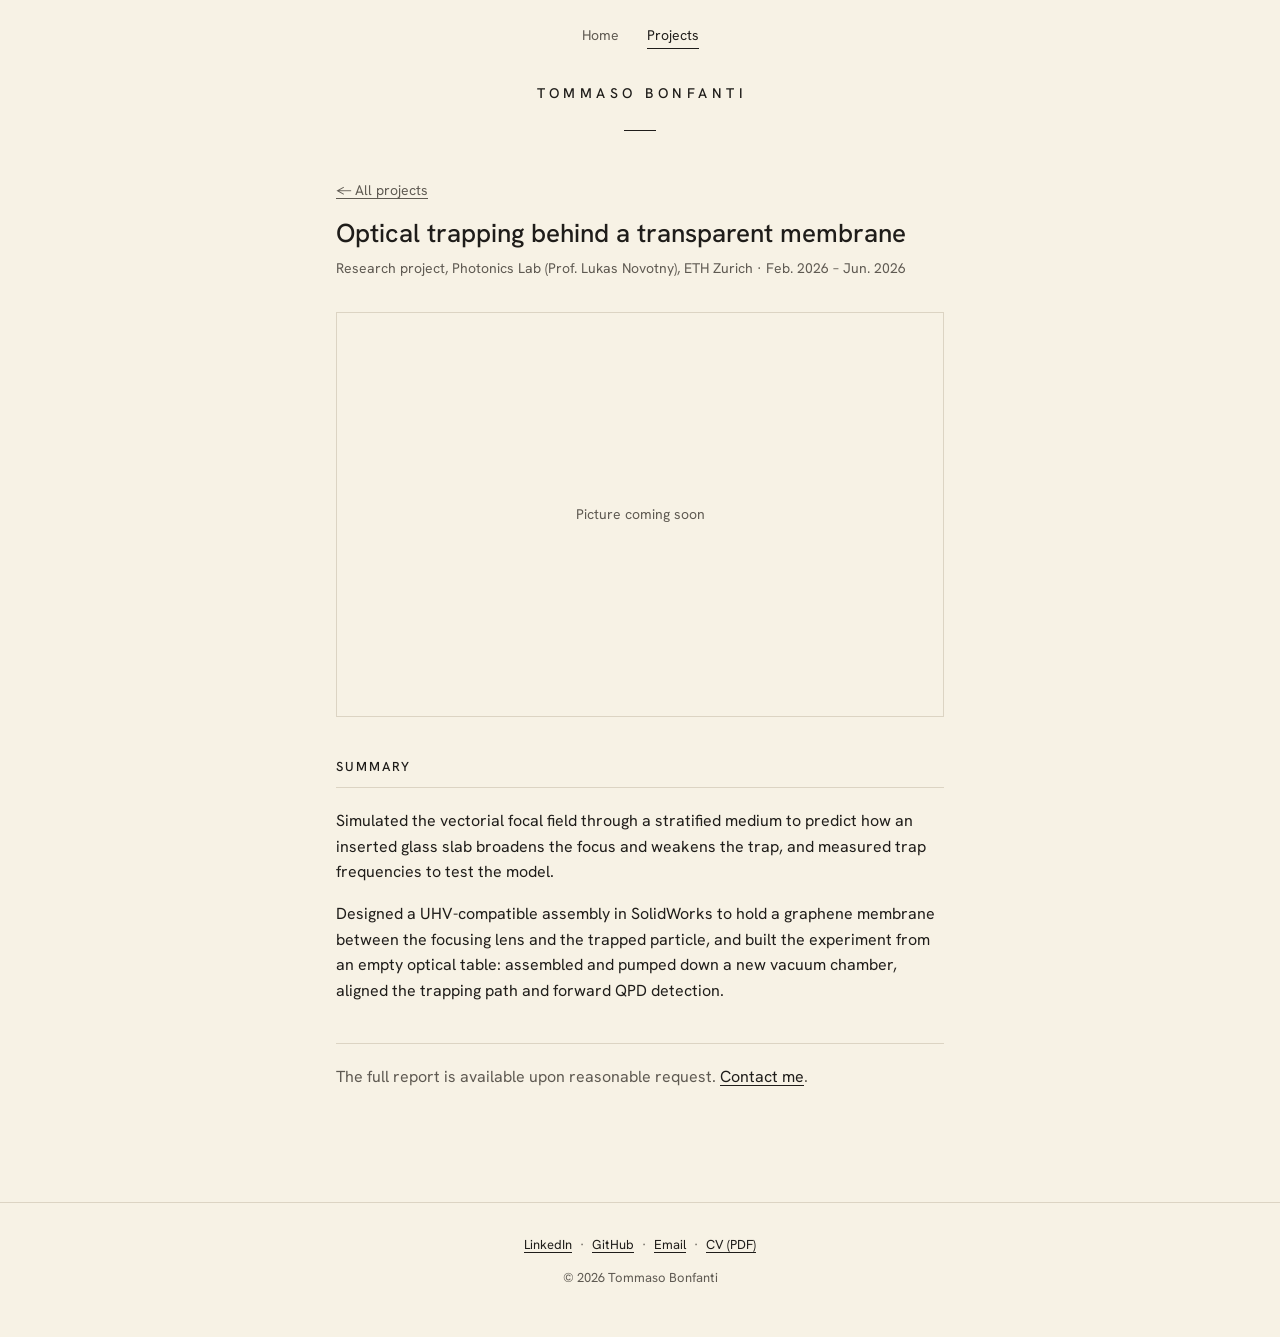
==== project-membrane.html @ f12ad153 "Project pages with picture placeholder, summary and report request Co-Authored-By: Claude Opus 5.5 <" ====
<!doctype html>
<html lang="en">
<head>
  <meta charset="utf-8">
  <meta name="viewport" content="width=device-width, initial-scale=1">
  <title>Optical trapping behind a membrane · Tommaso Bonfanti</title>
  <meta name="description" content="Research project at the Photonics Lab, ETH Zurich: optical trapping behind a transparent membrane.">

  <!-- Link previews (LinkedIn, WhatsApp). TODO: switch og:image to the project picture once you add it. -->
  <meta property="og:type" content="article">
  <meta property="og:title" content="Optical trapping behind a transparent membrane">
  <meta property="og:description" content="Research project at the Photonics Lab, ETH Zurich.">
  <meta property="og:url" content="https://tommasobonfanti.github.io/project-membrane.html">
  <meta property="og:image" content="https://tommasobonfanti.github.io/assets/photo.jpg">

  <link rel="icon" href="assets/favicon.svg" type="image/svg+xml">
  <link rel="preconnect" href="https://fonts.googleapis.com">
  <link rel="preconnect" href="https://fonts.gstatic.com" crossorigin>
  <link rel="stylesheet" href="https://fonts.googleapis.com/css2?family=Hanken+Grotesk:wght@400;500&display=swap">
  <link rel="stylesheet" href="style.css">
</head>
<body>

  <!-- Tabs -->
  <nav class="tabs" aria-label="Pages">
    <a href="index.html">Home</a>
    <a href="projects.html" aria-current="page">Projects</a>
  </nav>

  <!-- Header: name links back home -->
  <header class="page-header">
    <a href="index.html"><span class="name">Tommaso Bonfanti</span></a>
    <hr class="rule">
  </header>

  <main class="project-page">
    <p class="back"><a href="projects.html">← All projects</a></p>

    <h1>Optical trapping behind a transparent membrane</h1>
    <p class="meta">Research project, Photonics Lab (Prof. Lukas Novotny), ETH Zurich · Feb. 2026 – Jun. 2026</p>

    <!-- TODO: add a picture as assets/projects/membrane.jpg, then replace this
         placeholder div with:
         <img src="assets/projects/membrane.jpg" alt="Describe what the picture shows"> -->
    <figure class="project-figure">
      <div class="placeholder">Picture coming soon</div>
    </figure>

    <h2>Summary</h2>
    <!-- TODO: replace with the project abstract -->
    <p>Simulated the vectorial focal field through a stratified medium to predict how an inserted glass slab broadens the focus and weakens the trap, and measured trap frequencies to test the model.</p>
    <p>Designed a UHV-compatible assembly in SolidWorks to hold a graphene membrane between the focusing lens and the trapped particle, and built the experiment from an empty optical table: assembled and pumped down a new vacuum chamber, aligned the trapping path and forward QPD detection.</p>

    <p class="request">The full report is available upon reasonable request. <a href="mailto:tbonfanti@ethz.ch?subject=Report%20request%3A%20Optical%20trapping%20behind%20a%20transparent%20membrane">Contact me</a>.</p>
  </main>

  <!-- Footer -->
  <footer class="site-footer">
    <ul class="links">
      <li><a href="https://linkedin.com/in/tommaso-bonfanti-7701b7268" target="_blank" rel="noopener">LinkedIn</a></li>
      <li><a href="https://github.com/tommasobonfanti" target="_blank" rel="noopener">GitHub</a></li>
      <li><a href="mailto:tbonfanti@ethz.ch">Email</a></li>
      <li><a href="assets/cv.pdf">CV (PDF)</a></li>
    </ul>
    <p class="copy">© 2026 Tommaso Bonfanti</p>
  </footer>

</body>
</html>
---- style.css ----
/* ===== Tokens ===== */
:root {
  --paper: #F7F2E5;
  --ink: #1F1D1A;
  --muted: #5F5A52;
  --hairline: #DCD4C3;
  --font: "Hanken Grotesk", system-ui, sans-serif;
}

/* ===== Base ===== */
* { box-sizing: border-box; }

html { -webkit-text-size-adjust: 100%; }
/* smooth scroll for the "About" link, unless the visitor prefers less motion */
@media (prefers-reduced-motion: no-preference) {
  html { scroll-behavior: smooth; }
}

body {
  margin: 0;
  background: var(--paper);
  color: var(--ink);
  font-family: var(--font);
  font-size: 16px;
  font-weight: 400;
  line-height: 1.6;
  /* keeps the footer at the bottom on short pages */
  display: flex;
  flex-direction: column;
  min-height: 100vh;
  min-height: 100svh;
}
main { flex: 1 0 auto; }

img { display: block; max-width: 100%; }

h2 {
  margin: 0 0 1rem;
  font-size: 0.8125rem;
  font-weight: 500;
  letter-spacing: 0.16em;
  text-transform: uppercase;
}

/* ===== Links ===== */
a {
  color: var(--ink);
  text-decoration: underline;
  text-decoration-thickness: 1px;
  text-underline-offset: 3px;
  transition: color 0.15s;
}
a:hover { color: var(--muted); }
a:focus-visible {
  outline: 1px solid var(--ink);
  outline-offset: 3px;
}

.muted { color: var(--muted); }

/* ===== Tabs (top of every page) ===== */
.tabs {
  position: absolute;
  top: 1.5rem;
  left: 0;
  right: 0;
  z-index: 1;
  display: flex;
  justify-content: center;
  gap: 1.75rem;
  font-size: 14px;
}
.tabs a {
  color: var(--muted);
  text-decoration: none;
  padding-bottom: 2px;
  border-bottom: 1px solid transparent;
}
.tabs a:hover { color: var(--ink); }
.tabs a[aria-current="page"] {
  color: var(--ink);
  border-bottom-color: var(--ink);
}

/* ===== Card screen (home) ===== */
.card {
  position: relative;
  min-height: 100vh;
  min-height: 100svh;
  display: flex;
  flex-direction: column;
  align-items: center;
  justify-content: center;
  padding: 2rem 1rem;
  text-align: center;
}

.name {
  margin: 0;
  font-size: 16px;
  font-weight: 500;
  letter-spacing: 0.32em;
  /* balances the trailing letter-spacing so the name looks centred */
  margin-right: -0.32em;
  text-transform: uppercase;
}

.role {
  margin: 0.35rem 0 0;
  font-size: 13px;
  color: var(--muted);
}

.rule {
  width: 32px;
  height: 0;
  margin: 1.5rem auto;
  border: 0;
  border-top: 1px solid var(--ink);
}

.links {
  margin: 0;
  padding: 0;
  list-style: none;
  display: flex;
  flex-wrap: wrap;
  justify-content: center;
  gap: 0.5rem;
  font-size: 14px;
}
.links li + li::before {
  content: "·";
  margin-right: 0.5rem;
  color: var(--muted);
}

.scroll-hint {
  position: absolute;
  bottom: 1.5rem;
  left: 50%;
  transform: translateX(-50%);
  font-size: 14px;
  color: var(--muted);
  text-decoration: none;
}

/* ===== Bio ===== */
.bio {
  width: 100%;
  max-width: 560px;
  margin: 0 auto;
  padding: 4rem 1rem;
  text-align: center;
}
.bio p { margin: 0; }

/* ===== Timeline + photo ===== */
.about {
  width: 100%;
  max-width: 760px;
  margin: 0 auto;
  padding: 2rem 1rem 6rem;
  display: grid;
  gap: 2.5rem;
}

.photo { margin: 0; }
.photo img {
  width: 100%;
  height: auto;
  aspect-ratio: 4 / 5;
  object-fit: cover;
  object-position: 52% center;
}

.timeline + .timeline { margin-top: 3rem; }
.timeline h2 {
  padding-bottom: 0.6rem;
  border-bottom: 1px solid var(--hairline);
  margin-bottom: 1.25rem;
}

.timeline ol {
  margin: 0;
  padding: 0;
  list-style: none;
}
.timeline li + li { margin-top: 1.5rem; }

/* Three levels: title, detail, muted place · dates */
.timeline h3 {
  margin: 0;
  font-size: 19px;
  font-weight: 500;
  line-height: 1.35;
}
.timeline p {
  margin: 0.15rem 0 0;
  line-height: 1.45;
}
.timeline .meta {
  font-size: 14px;
  color: var(--muted);
}

/* CV button under the photo */
.button {
  display: block;
  margin-top: 1rem;
  padding: 0.55rem 1rem;
  border: 1px solid var(--ink);
  border-radius: 4px;
  font-size: 14px;
  text-align: center;
  text-decoration: none;
  transition: color 0.15s, background-color 0.15s;
}
/* on hover the button fills with ink */
.button:hover {
  color: var(--paper);
  background-color: var(--ink);
}

/* Wide screens: timeline left, photo right */
@media (min-width: 700px) {
  .about {
    grid-template-columns: 1fr 240px;
    gap: 3.5rem;
    align-items: start;
  }
  .photo { order: 2; }
}

/* ===== Projects page ===== */
.page-header {
  padding: 5rem 1rem 0;
  text-align: center;
}
.page-header .name {
  font-size: 14px;
}
.page-header a { text-decoration: none; }
.page-header .rule { margin-bottom: 0; }

.projects {
  width: 100%;
  max-width: 560px;
  margin: 0 auto;
  padding: 4rem 1rem 6rem;
}
.projects h1 {
  margin: 0 0 1rem;
  font-size: 0.8125rem;
  font-weight: 500;
  letter-spacing: 0.16em;
  text-transform: uppercase;
}
.project-list {
  margin: 0;
  padding: 0;
  list-style: none;
}
.projects h1 {
  padding-bottom: 0.6rem;
  border-bottom: 1px solid var(--hairline);
  margin-bottom: 1.25rem;
}
.project + .project { margin-top: 1.5rem; }
/* Same three levels as the home timeline */
.project h2 {
  margin: 0;
  font-size: 19px;
  font-weight: 500;
  line-height: 1.35;
  letter-spacing: 0;
  text-transform: none;
}
.project p {
  margin: 0.15rem 0 0;
  line-height: 1.45;
}
.project .meta {
  font-size: 14px;
  color: var(--muted);
}
/* The title links to the project page; the whole entry is clickable */
.project { position: relative; }
.project h2 a { text-decoration: none; }
.project h2 a::after {
  content: "";
  position: absolute;
  inset: 0;
}
.project h2 a::before {
  content: "→";
  float: right;
  margin-left: 1rem;
  color: var(--muted);
  transition: transform 0.15s;
}
.project:hover h2 a { text-decoration: underline; }
.project:hover h2 a::before { transform: translateX(3px); }

/* ===== Single project page ===== */
.project-page {
  width: 100%;
  max-width: 640px;
  margin: 0 auto;
  padding: 3rem 1rem 6rem;
}
.back {
  margin: 0 0 2rem;
  font-size: 14px;
}
.back a { color: var(--muted); }
.back a:hover { color: var(--ink); }
.project-page h1 {
  margin: 0;
  font-size: 26px;
  font-weight: 500;
  line-height: 1.3;
}
.project-page .meta {
  margin: 0.4rem 0 0;
  font-size: 14px;
  color: var(--muted);
}
.project-figure { margin: 2rem 0 2.5rem; }
.project-figure img {
  width: 100%;
  height: auto;
}
.placeholder {
  aspect-ratio: 3 / 2;
  display: flex;
  align-items: center;
  justify-content: center;
  border: 1px solid var(--hairline);
  font-size: 14px;
  color: var(--muted);
}
.project-page h2 {
  padding-bottom: 0.6rem;
  border-bottom: 1px solid var(--hairline);
  margin-bottom: 1.25rem;
}
.project-page p { margin: 0 0 1rem; }
.request {
  margin-top: 2.5rem !important;
  padding-top: 1.25rem;
  border-top: 1px solid var(--hairline);
  color: var(--muted);
}

/* ===== Footer ===== */
.site-footer {
  padding: 2rem 1rem 3rem;
  border-top: 1px solid var(--hairline);
  text-align: center;
  font-size: 13px;
}
.site-footer .links { font-size: 13px; }
.site-footer .copy {
  margin: 0.75rem 0 0;
  color: var(--muted);
}
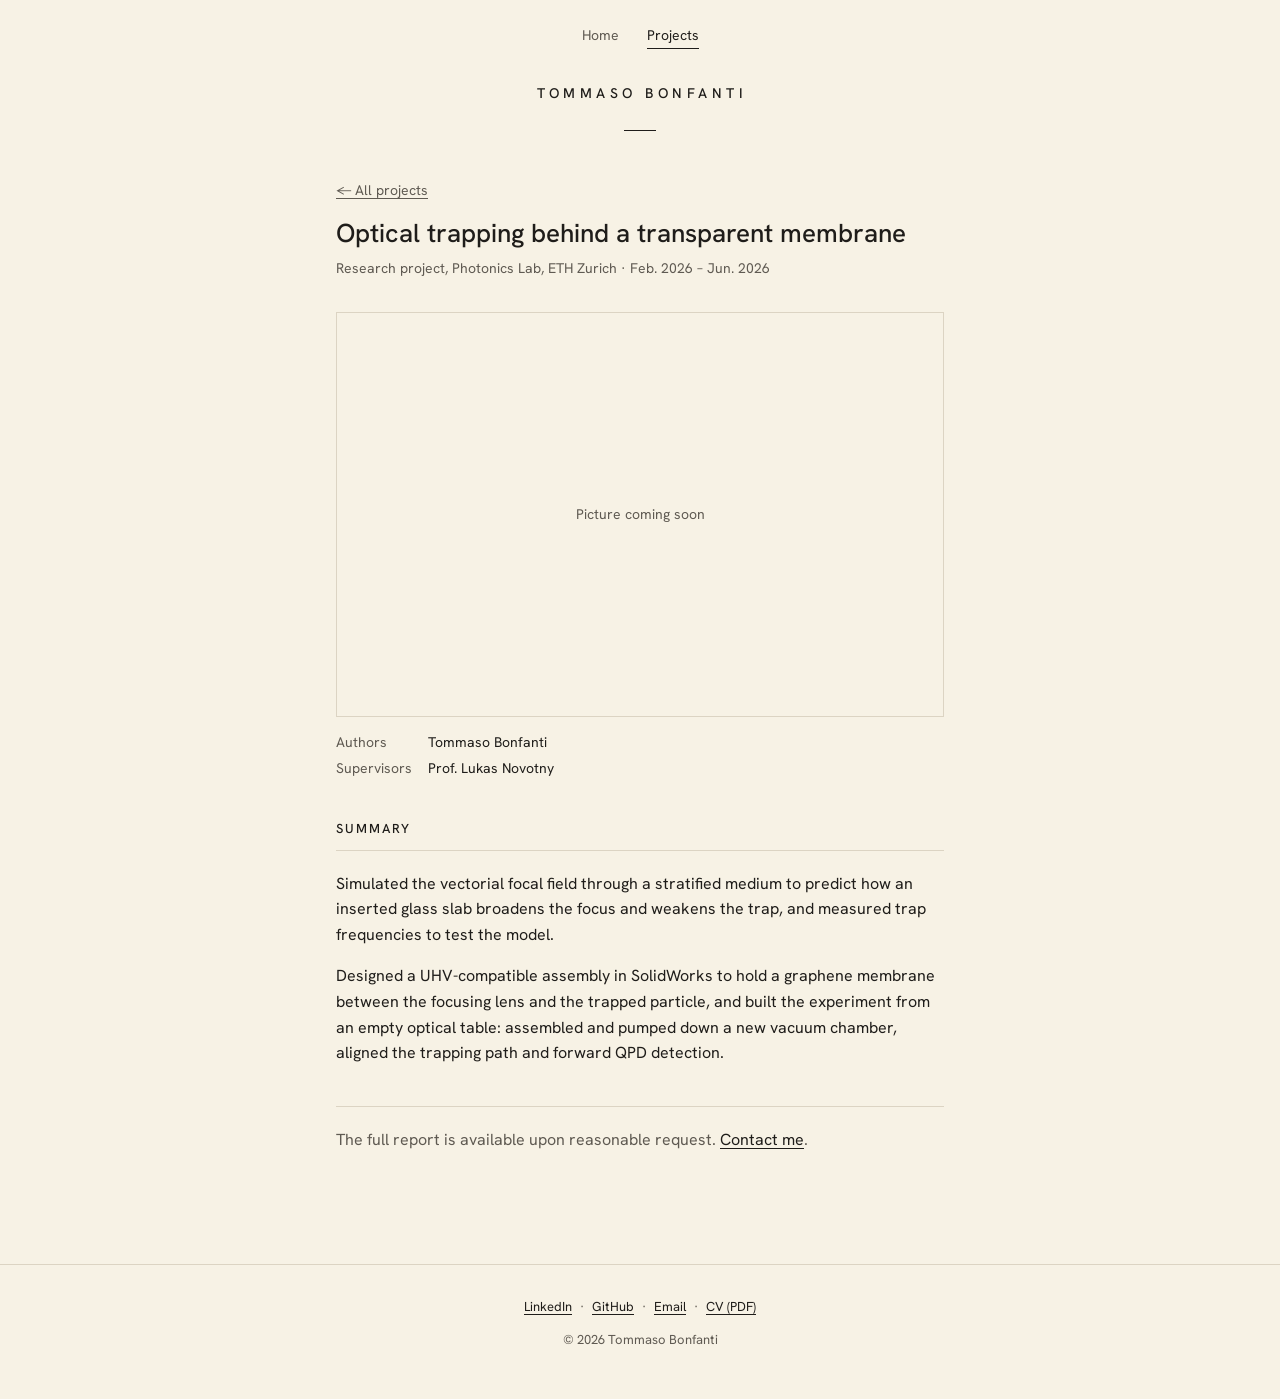
==== commit 17096098: "Project pages: authors and supervisors under the picture Co-Authored-By: Claude Opus 5.5 <noreply@an" ====
--- a/project-membrane.html
+++ b/project-membrane.html
@@ -37,7 +37,7 @@
     <p class="back"><a href="projects.html">← All projects</a></p>
 
     <h1>Optical trapping behind a transparent membrane</h1>
-    <p class="meta">Research project, Photonics Lab (Prof. Lukas Novotny), ETH Zurich · Feb. 2026 – Jun. 2026</p>
+    <p class="meta">Research project, Photonics Lab, ETH Zurich · Feb. 2026 – Jun. 2026</p>
 
     <!-- TODO: add a picture as assets/projects/membrane.jpg, then replace this
          placeholder div with:
@@ -45,6 +45,14 @@
     <figure class="project-figure">
       <div class="placeholder">Picture coming soon</div>
     </figure>
+
+    <!-- Credits: add more names separated by commas -->
+    <dl class="credits">
+      <dt>Authors</dt>
+      <dd>Tommaso Bonfanti</dd>
+      <dt>Supervisors</dt>
+      <dd>Prof. Lukas Novotny</dd>
+    </dl>
 
     <h2>Summary</h2>
     <!-- TODO: replace with the project abstract -->
--- a/style.css
+++ b/style.css
@@ -326,7 +326,19 @@
   font-size: 14px;
   color: var(--muted);
 }
-.project-figure { margin: 2rem 0 2.5rem; }
+.project-figure { margin: 2rem 0 0; }
+
+/* Authors / Supervisors under the picture */
+.credits {
+  display: grid;
+  grid-template-columns: auto 1fr;
+  gap: 0.2rem 1rem;
+  margin: 0.9rem 0 0;
+  font-size: 14px;
+}
+.credits dt { color: var(--muted); }
+.credits dd { margin: 0; }
+.project-page h2 { margin-top: 2.5rem; }
 .project-figure img {
   width: 100%;
   height: auto;
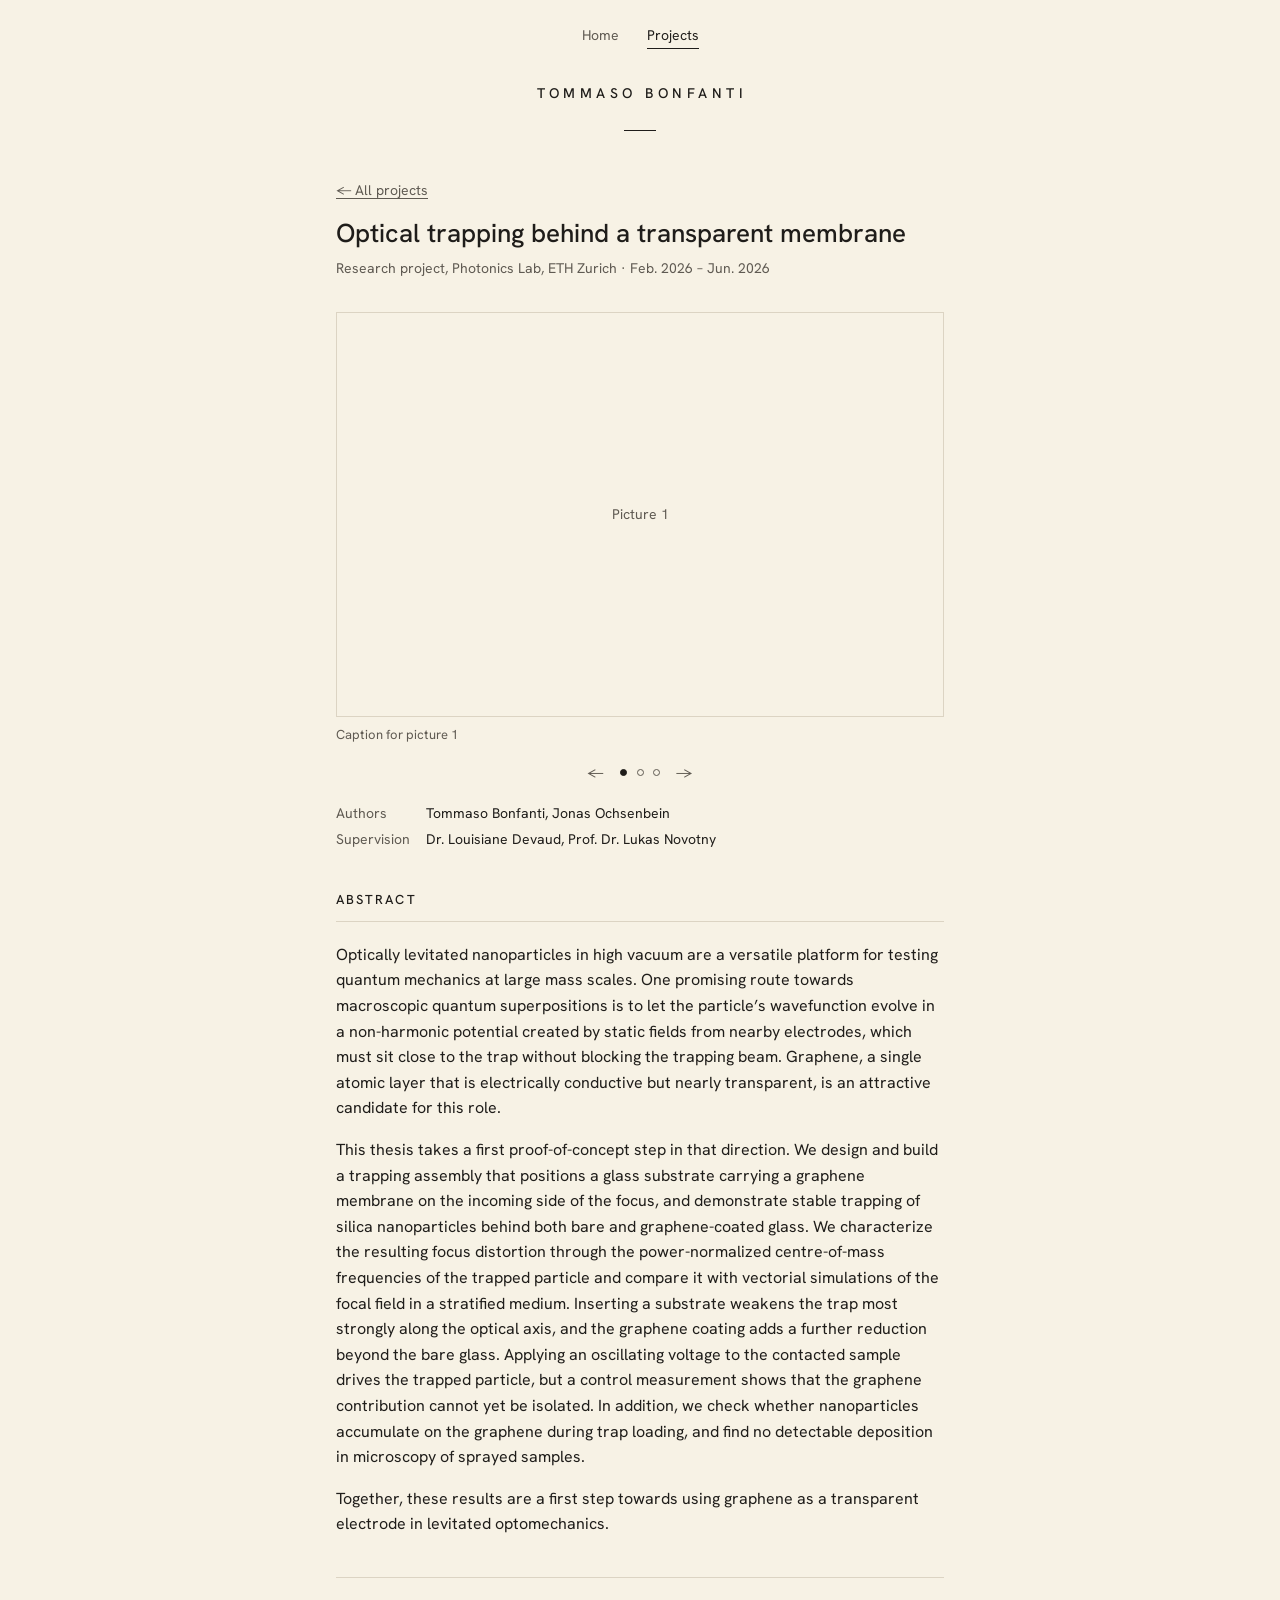
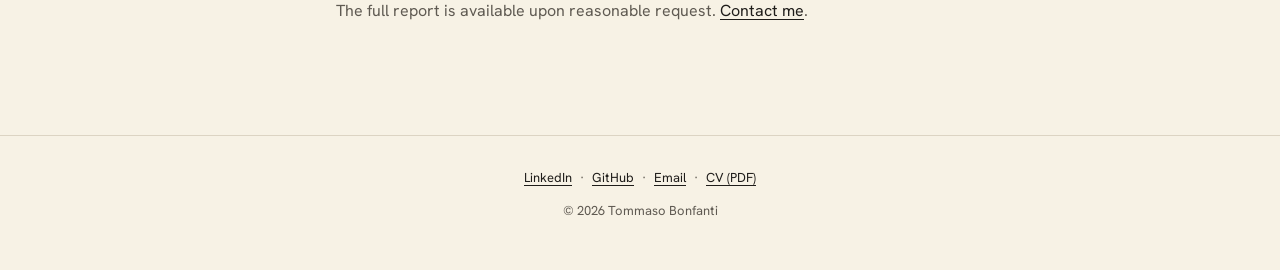
==== commit 95f3dfa4: "Membrane project: abstract, authors and supervision, picture slider Co-Authored-By: Claude Opus 5.5 " ====
--- a/project-membrane.html
+++ b/project-membrane.html
@@ -39,25 +39,38 @@
     <h1>Optical trapping behind a transparent membrane</h1>
     <p class="meta">Research project, Photonics Lab, ETH Zurich · Feb. 2026 – Jun. 2026</p>
 
-    <!-- TODO: add a picture as assets/projects/membrane.jpg, then replace this
-         placeholder div with:
-         <img src="assets/projects/membrane.jpg" alt="Describe what the picture shows"> -->
-    <figure class="project-figure">
-      <div class="placeholder">Picture coming soon</div>
-    </figure>
+    <!-- Picture slider. One <figure class="slide"> per picture; the caption is optional.
+         TODO: put the pictures in assets/projects/membrane/ and replace each placeholder div with:
+         <img src="assets/projects/membrane/1.jpg" alt="Describe what the picture shows"> -->
+    <div class="slider project-figure" aria-roledescription="carousel" aria-label="Project pictures">
+      <div class="slides">
+        <figure class="slide">
+          <div class="placeholder">Picture 1</div>
+          <figcaption>Caption for picture 1</figcaption>
+        </figure>
+        <figure class="slide">
+          <div class="placeholder">Picture 2</div>
+          <figcaption>Caption for picture 2</figcaption>
+        </figure>
+        <figure class="slide">
+          <div class="placeholder">Picture 3</div>
+          <figcaption>Caption for picture 3</figcaption>
+        </figure>
+      </div>
+    </div>
 
     <!-- Credits: add more names separated by commas -->
     <dl class="credits">
       <dt>Authors</dt>
-      <dd>Tommaso Bonfanti</dd>
-      <dt>Supervisors</dt>
-      <dd>Prof. Lukas Novotny</dd>
+      <dd>Tommaso Bonfanti, Jonas Ochsenbein</dd>
+      <dt>Supervision</dt>
+      <dd>Dr. Louisiane Devaud, Prof. Dr. Lukas Novotny</dd>
     </dl>
 
-    <h2>Summary</h2>
-    <!-- TODO: replace with the project abstract -->
-    <p>Simulated the vectorial focal field through a stratified medium to predict how an inserted glass slab broadens the focus and weakens the trap, and measured trap frequencies to test the model.</p>
-    <p>Designed a UHV-compatible assembly in SolidWorks to hold a graphene membrane between the focusing lens and the trapped particle, and built the experiment from an empty optical table: assembled and pumped down a new vacuum chamber, aligned the trapping path and forward QPD detection.</p>
+    <h2>Abstract</h2>
+    <p>Optically levitated nanoparticles in high vacuum are a versatile platform for testing quantum mechanics at large mass scales. One promising route towards macroscopic quantum superpositions is to let the particle’s wavefunction evolve in a non-harmonic potential created by static fields from nearby electrodes, which must sit close to the trap without blocking the trapping beam. Graphene, a single atomic layer that is electrically conductive but nearly transparent, is an attractive candidate for this role.</p>
+    <p>This thesis takes a first proof-of-concept step in that direction. We design and build a trapping assembly that positions a glass substrate carrying a graphene membrane on the incoming side of the focus, and demonstrate stable trapping of silica nanoparticles behind both bare and graphene-coated glass. We characterize the resulting focus distortion through the power-normalized centre-of-mass frequencies of the trapped particle and compare it with vectorial simulations of the focal field in a stratified medium. Inserting a substrate weakens the trap most strongly along the optical axis, and the graphene coating adds a further reduction beyond the bare glass. Applying an oscillating voltage to the contacted sample drives the trapped particle, but a control measurement shows that the graphene contribution cannot yet be isolated. In addition, we check whether nanoparticles accumulate on the graphene during trap loading, and find no detectable deposition in microscopy of sprayed samples.</p>
+    <p>Together, these results are a first step towards using graphene as a transparent electrode in levitated optomechanics.</p>
 
     <p class="request">The full report is available upon reasonable request. <a href="mailto:tbonfanti@ethz.ch?subject=Report%20request%3A%20Optical%20trapping%20behind%20a%20transparent%20membrane">Contact me</a>.</p>
   </main>
@@ -73,5 +86,6 @@
     <p class="copy">© 2026 Tommaso Bonfanti</p>
   </footer>
 
+  <script src="assets/slider.js"></script>
 </body>
 </html>
--- a/style.css
+++ b/style.css
@@ -328,6 +328,59 @@
 }
 .project-figure { margin: 2rem 0 0; }
 
+/* Picture slider (controls are added by assets/slider.js) */
+.slides {
+  display: flex;
+  overflow-x: auto;
+  scroll-snap-type: x mandatory;
+  scrollbar-width: none;
+}
+.slides::-webkit-scrollbar { display: none; }
+.slide {
+  flex: 0 0 100%;
+  margin: 0;
+  scroll-snap-align: start;
+}
+.slide img {
+  width: 100%;
+  aspect-ratio: 3 / 2;
+  object-fit: contain; /* shows whole figures, no cropping */
+}
+.slide figcaption {
+  margin-top: 0.5rem;
+  font-size: 13px;
+  color: var(--muted);
+}
+.slider-nav {
+  display: flex;
+  justify-content: center;
+  align-items: center;
+  gap: 0.6rem;
+  margin-top: 0.75rem;
+}
+.slider-nav button {
+  padding: 0.2rem 0.4rem;
+  border: 0;
+  background: none;
+  font: inherit;
+  font-size: 15px;
+  color: var(--muted);
+  cursor: pointer;
+}
+.slider-nav button:hover { color: var(--ink); }
+.slider-nav button:focus-visible { outline: 1px solid var(--ink); }
+.slider-nav .dot {
+  width: 7px;
+  height: 7px;
+  padding: 0;
+  border: 1px solid var(--muted);
+  border-radius: 50%;
+}
+.slider-nav .dot[aria-current="true"] {
+  background: var(--ink);
+  border-color: var(--ink);
+}
+
 /* Authors / Supervisors under the picture */
 .credits {
   display: grid;
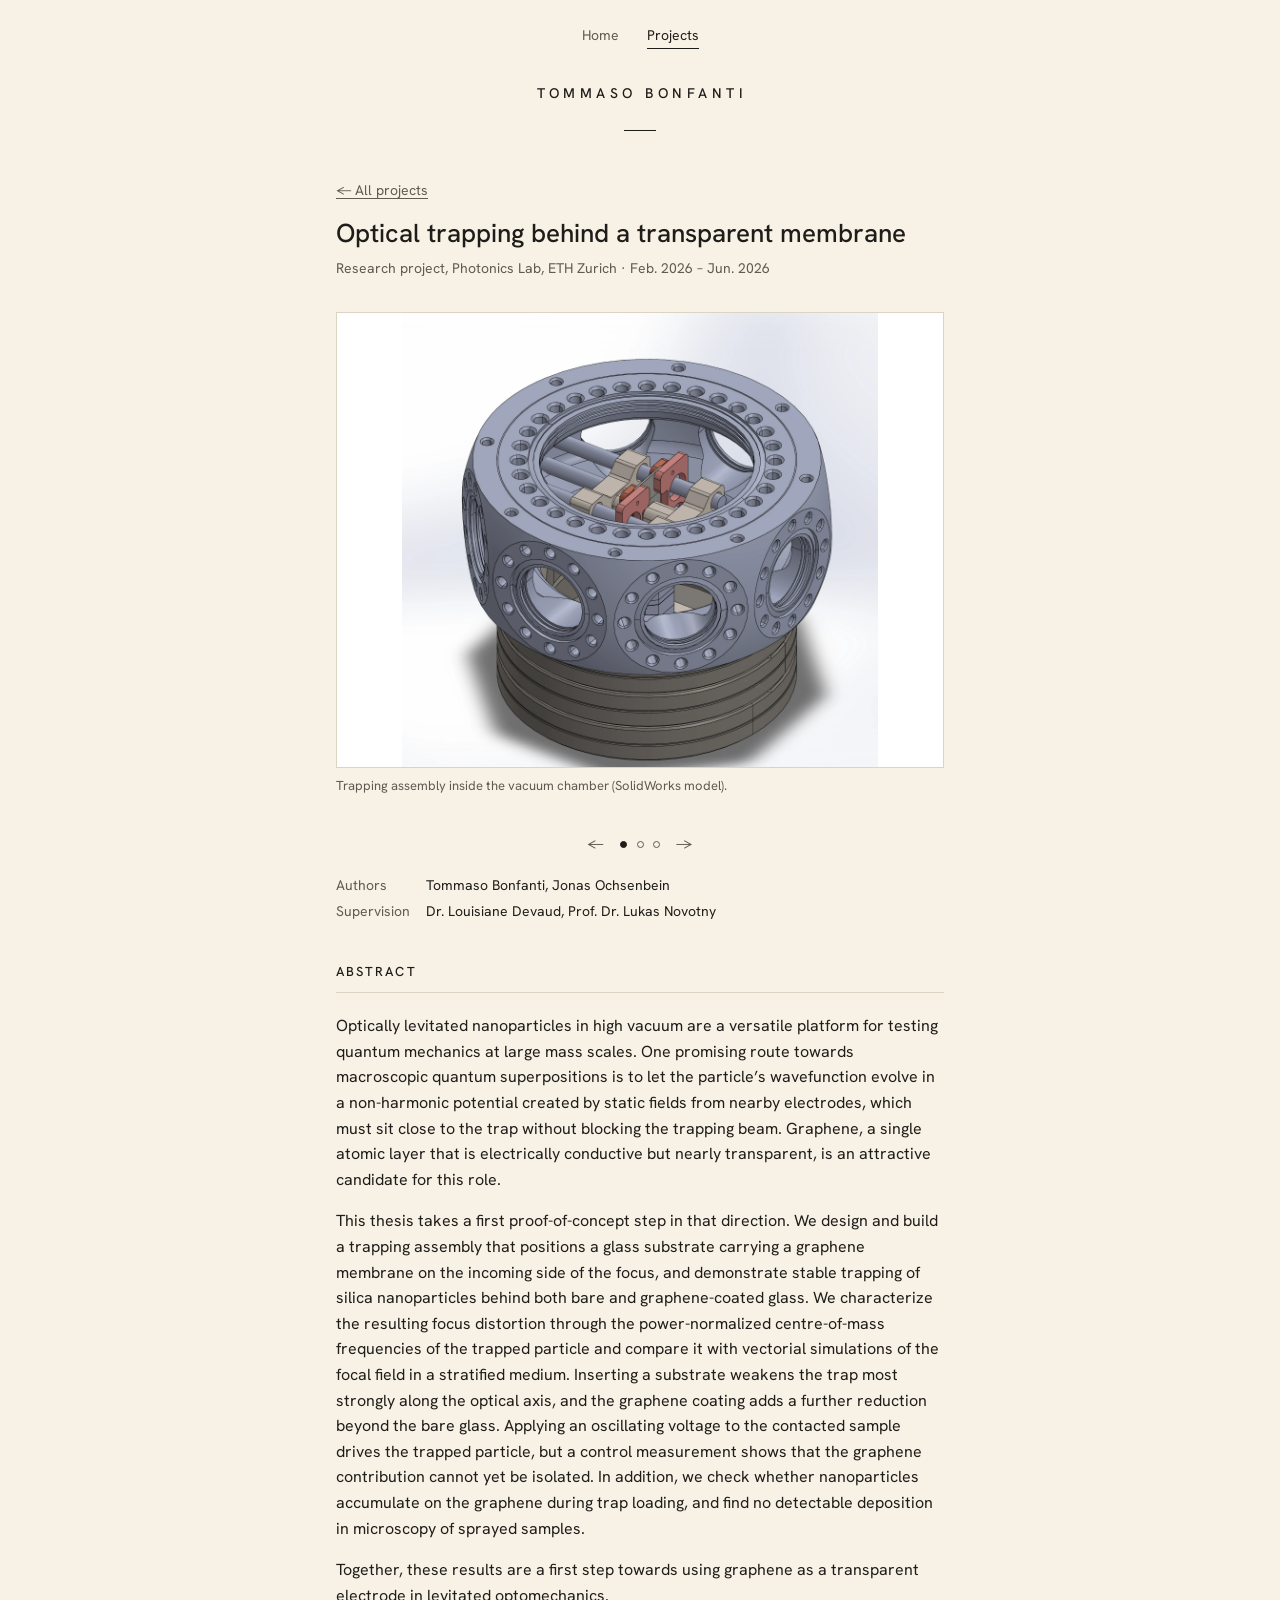
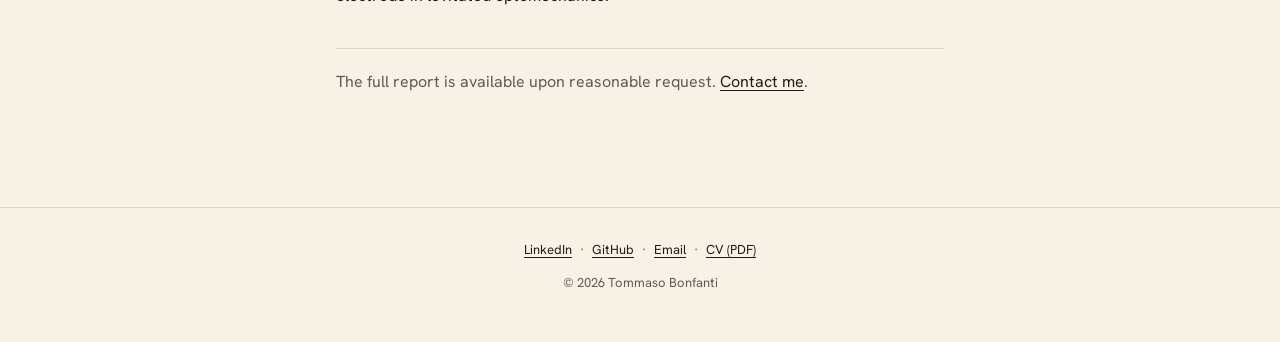
==== commit 5503d053: "Membrane project: three pictures with captions in the slider Co-Authored-By: Claude Opus 5.5 <norepl" ====
--- a/project-membrane.html
+++ b/project-membrane.html
@@ -6,12 +6,12 @@
   <title>Optical trapping behind a membrane · Tommaso Bonfanti</title>
   <meta name="description" content="Research project at the Photonics Lab, ETH Zurich: optical trapping behind a transparent membrane.">
 
-  <!-- Link previews (LinkedIn, WhatsApp). TODO: switch og:image to the project picture once you add it. -->
+  <!-- Link previews (LinkedIn, WhatsApp) -->
   <meta property="og:type" content="article">
   <meta property="og:title" content="Optical trapping behind a transparent membrane">
   <meta property="og:description" content="Research project at the Photonics Lab, ETH Zurich.">
   <meta property="og:url" content="https://tommasobonfanti.github.io/project-membrane.html">
-  <meta property="og:image" content="https://tommasobonfanti.github.io/assets/photo.jpg">
+  <meta property="og:image" content="https://tommasobonfanti.github.io/assets/projects/membrane/chamber-preview.jpg">
 
   <link rel="icon" href="assets/favicon.svg" type="image/svg+xml">
   <link rel="preconnect" href="https://fonts.googleapis.com">
@@ -39,22 +39,21 @@
     <h1>Optical trapping behind a transparent membrane</h1>
     <p class="meta">Research project, Photonics Lab, ETH Zurich · Feb. 2026 – Jun. 2026</p>
 
-    <!-- Picture slider. One <figure class="slide"> per picture; the caption is optional.
-         TODO: put the pictures in assets/projects/membrane/ and replace each placeholder div with:
-         <img src="assets/projects/membrane/1.jpg" alt="Describe what the picture shows"> -->
+    <!-- Picture slider. One <figure class="slide"> per picture (files in assets/projects/membrane/);
+         the caption is optional. -->
     <div class="slider project-figure" aria-roledescription="carousel" aria-label="Project pictures">
       <div class="slides">
         <figure class="slide">
-          <div class="placeholder">Picture 1</div>
-          <figcaption>Caption for picture 1</figcaption>
+          <img src="assets/projects/membrane/chamber.webp" alt="CAD render of the vacuum chamber with the trapping assembly visible through the top viewport" width="2000" height="1904">
+          <figcaption>Trapping assembly inside the vacuum chamber (SolidWorks model).</figcaption>
         </figure>
         <figure class="slide">
-          <div class="placeholder">Picture 2</div>
-          <figcaption>Caption for picture 2</figcaption>
+          <img src="assets/projects/membrane/cross-section.webp" alt="Cross-section of the chamber: the trapping beam, drawn as a green arrow, passes through the sample holder and the focusing optics" width="2000" height="2000">
+          <figcaption>Cross-section of the assembly, with the trapping beam in green.</figcaption>
         </figure>
         <figure class="slide">
-          <div class="placeholder">Picture 3</div>
-          <figcaption>Caption for picture 3</figcaption>
+          <img src="assets/projects/membrane/focal-field.png" alt="Four simulated intensity maps of the focus: bright and tight without glass, dimmer and shifted along the optical axis with glass" width="703" height="561">
+          <figcaption>Simulated focal intensity without (a, b) and with (c, d) a glass substrate in the beam, in the transverse and axial planes. The substrate weakens the focus and shifts it along the optical axis.</figcaption>
         </figure>
       </div>
     </div>
--- a/style.css
+++ b/style.css
@@ -343,8 +343,11 @@
 }
 .slide img {
   width: 100%;
-  aspect-ratio: 3 / 2;
+  height: auto;
+  aspect-ratio: 4 / 3;
   object-fit: contain; /* shows whole figures, no cropping */
+  background: #fff;    /* matches the white background of renders and plots */
+  border: 1px solid var(--hairline);
 }
 .slide figcaption {
   margin-top: 0.5rem;
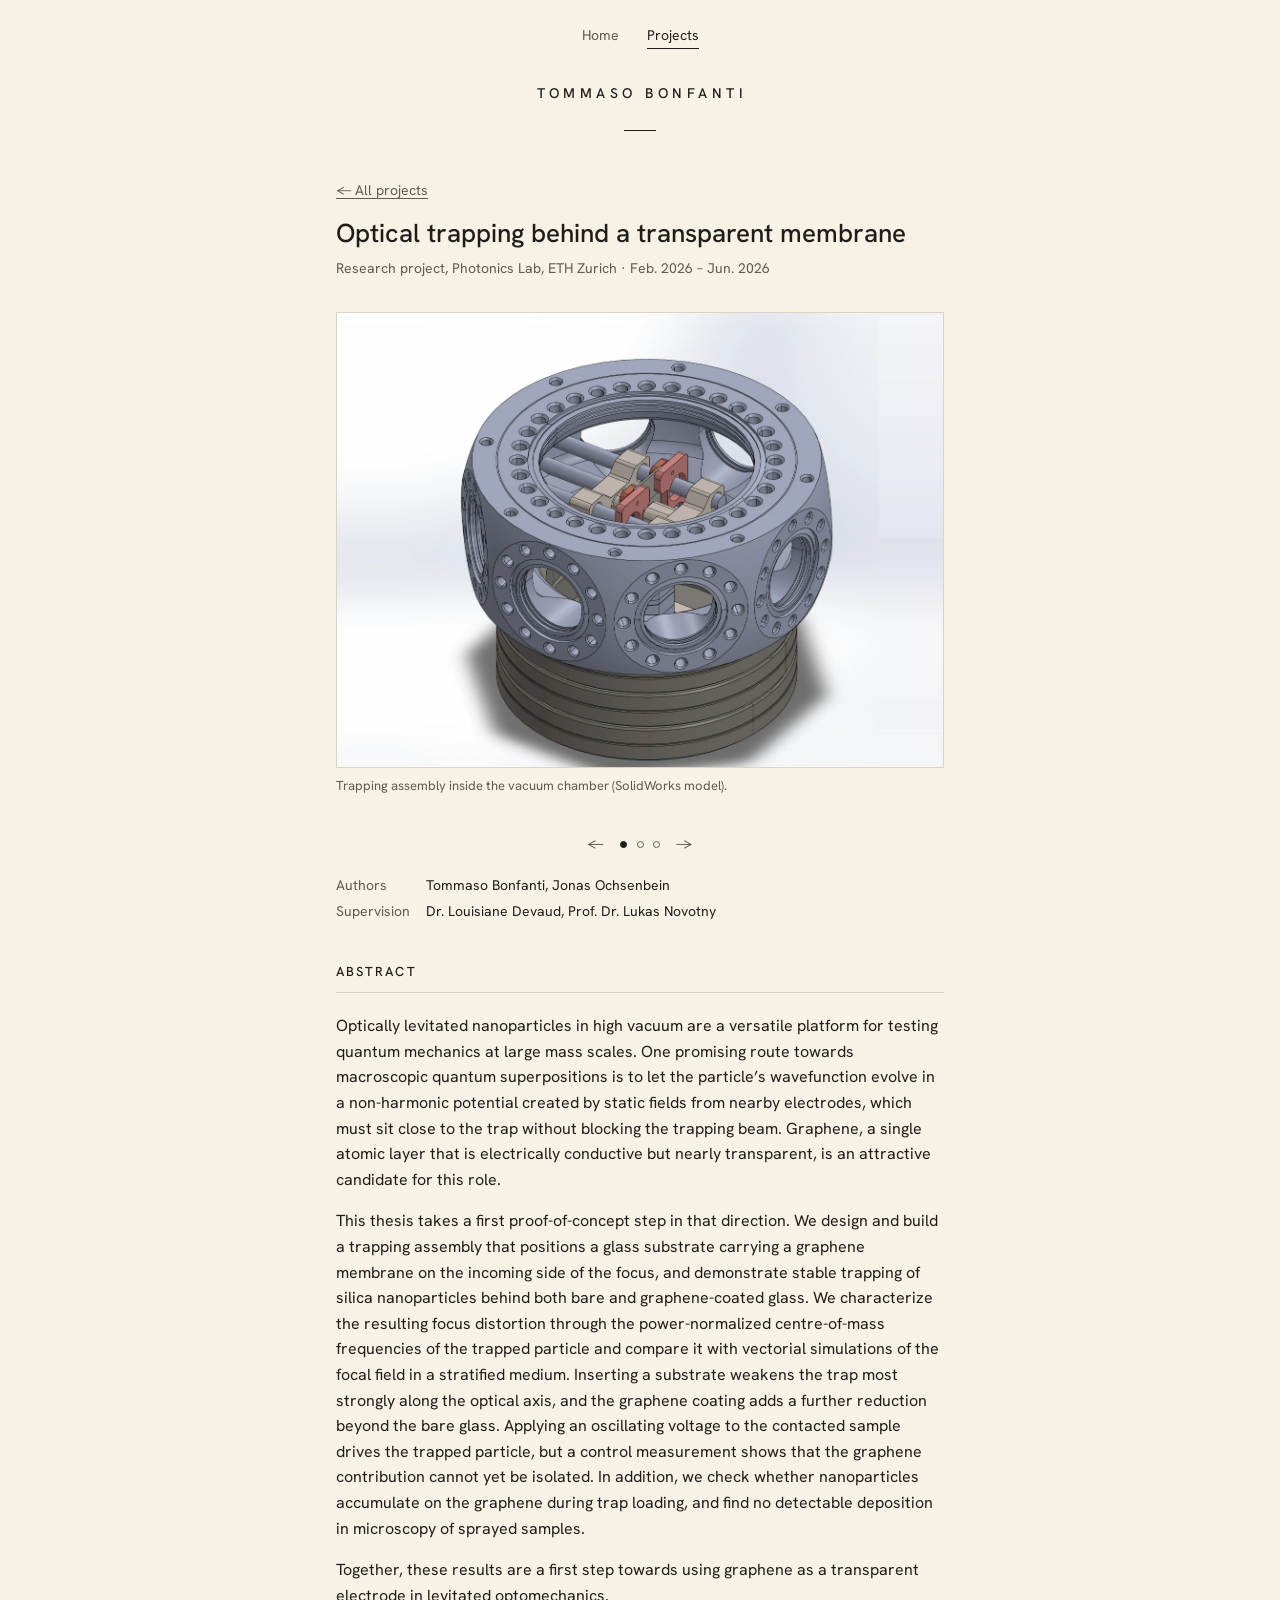
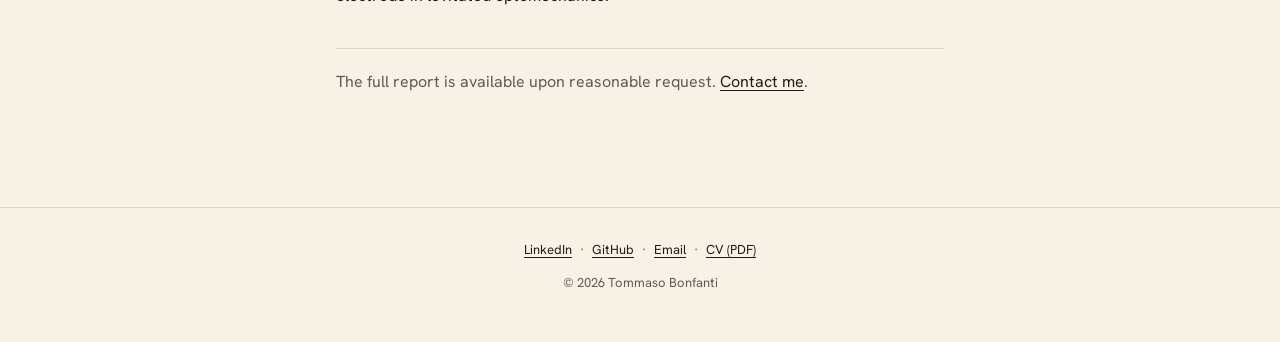
==== commit 98055652: "Slider pictures fill the frame: backgrounds extended to 4:3 Co-Authored-By: Claude Opus 5.5 <noreply" ====
--- a/project-membrane.html
+++ b/project-membrane.html
@@ -44,15 +44,15 @@
     <div class="slider project-figure" aria-roledescription="carousel" aria-label="Project pictures">
       <div class="slides">
         <figure class="slide">
-          <img src="assets/projects/membrane/chamber.webp" alt="CAD render of the vacuum chamber with the trapping assembly visible through the top viewport" width="2000" height="1904">
+          <img src="assets/projects/membrane/chamber.webp" alt="CAD render of the vacuum chamber with the trapping assembly visible through the top viewport" width="2539" height="1904">
           <figcaption>Trapping assembly inside the vacuum chamber (SolidWorks model).</figcaption>
         </figure>
         <figure class="slide">
-          <img src="assets/projects/membrane/cross-section.webp" alt="Cross-section of the chamber: the trapping beam, drawn as a green arrow, passes through the sample holder and the focusing optics" width="2000" height="2000">
+          <img src="assets/projects/membrane/cross-section.webp" alt="Cross-section of the chamber: the trapping beam, drawn as a green arrow, passes through the sample holder and the focusing optics" width="2080" height="1560">
           <figcaption>Cross-section of the assembly, with the trapping beam in green.</figcaption>
         </figure>
         <figure class="slide">
-          <img src="assets/projects/membrane/focal-field.png" alt="Four simulated intensity maps of the focus: bright and tight without glass, dimmer and shifted along the optical axis with glass" width="703" height="561">
+          <img src="assets/projects/membrane/focal-field.png" alt="Four simulated intensity maps of the focus: bright and tight without glass, dimmer and shifted along the optical axis with glass" width="748" height="561">
           <figcaption>Simulated focal intensity without (a, b) and with (c, d) a glass substrate in the beam, in the transverse and axial planes. The substrate weakens the focus and shifts it along the optical axis.</figcaption>
         </figure>
       </div>
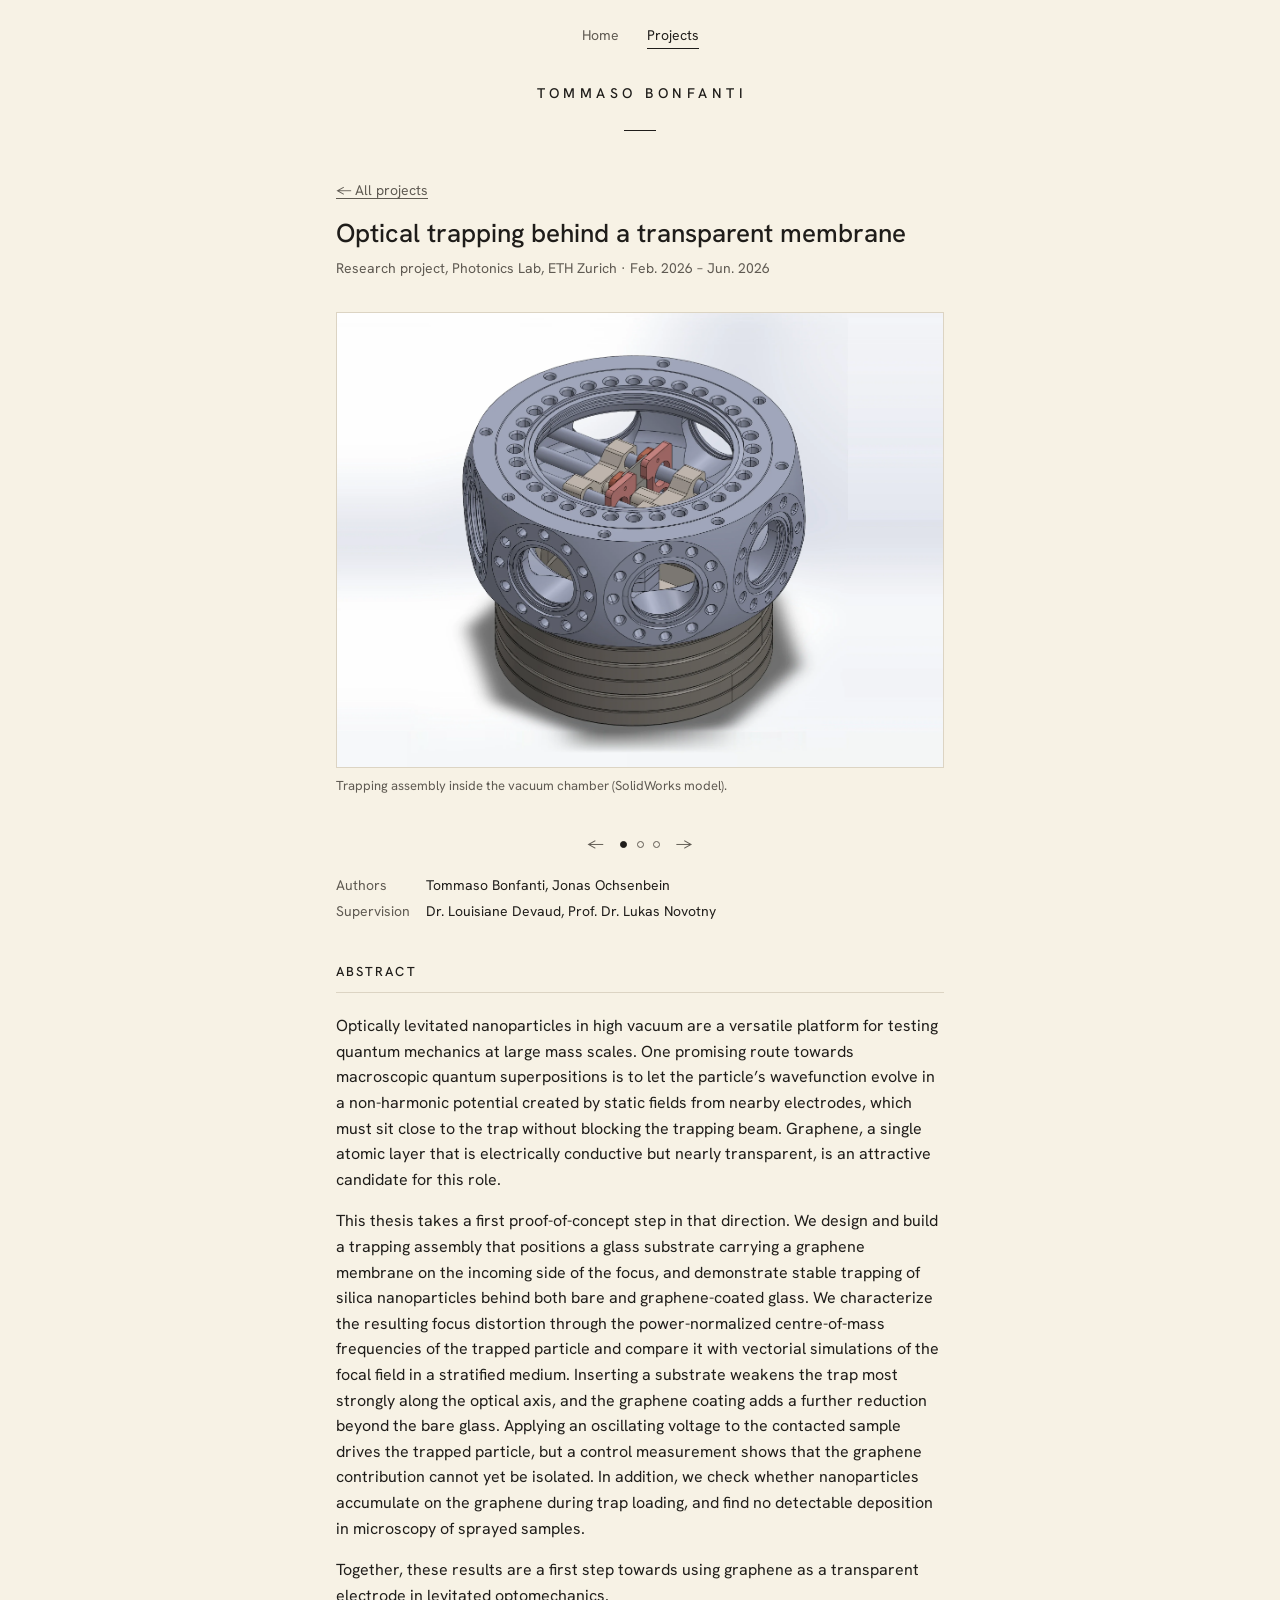
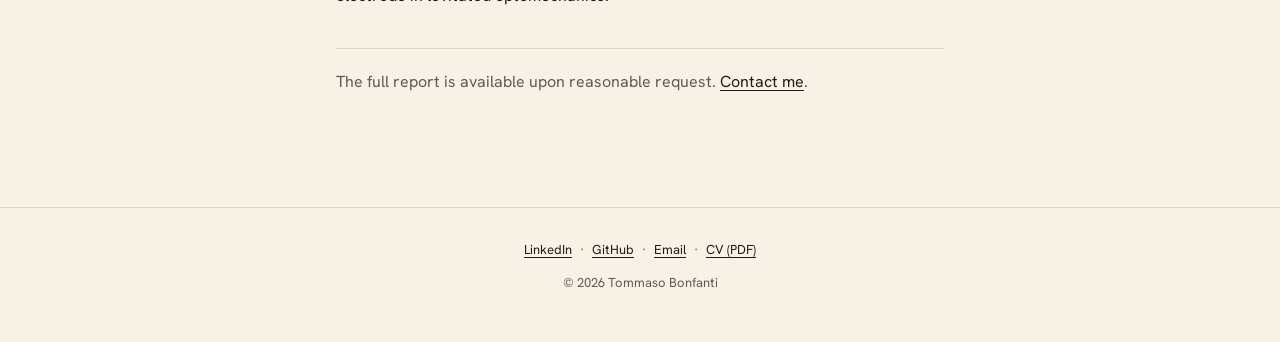
==== commit 8c12b10d: "Centre the chamber render in its slide Co-Authored-By: Claude Opus 5.5 <noreply@anthropic.com>" ====
--- a/project-membrane.html
+++ b/project-membrane.html
@@ -44,7 +44,7 @@
     <div class="slider project-figure" aria-roledescription="carousel" aria-label="Project pictures">
       <div class="slides">
         <figure class="slide">
-          <img src="assets/projects/membrane/chamber.webp" alt="CAD render of the vacuum chamber with the trapping assembly visible through the top viewport" width="2539" height="1904">
+          <img src="assets/projects/membrane/chamber.webp" alt="CAD render of the vacuum chamber with the trapping assembly visible through the top viewport" width="2749" height="2062">
           <figcaption>Trapping assembly inside the vacuum chamber (SolidWorks model).</figcaption>
         </figure>
         <figure class="slide">
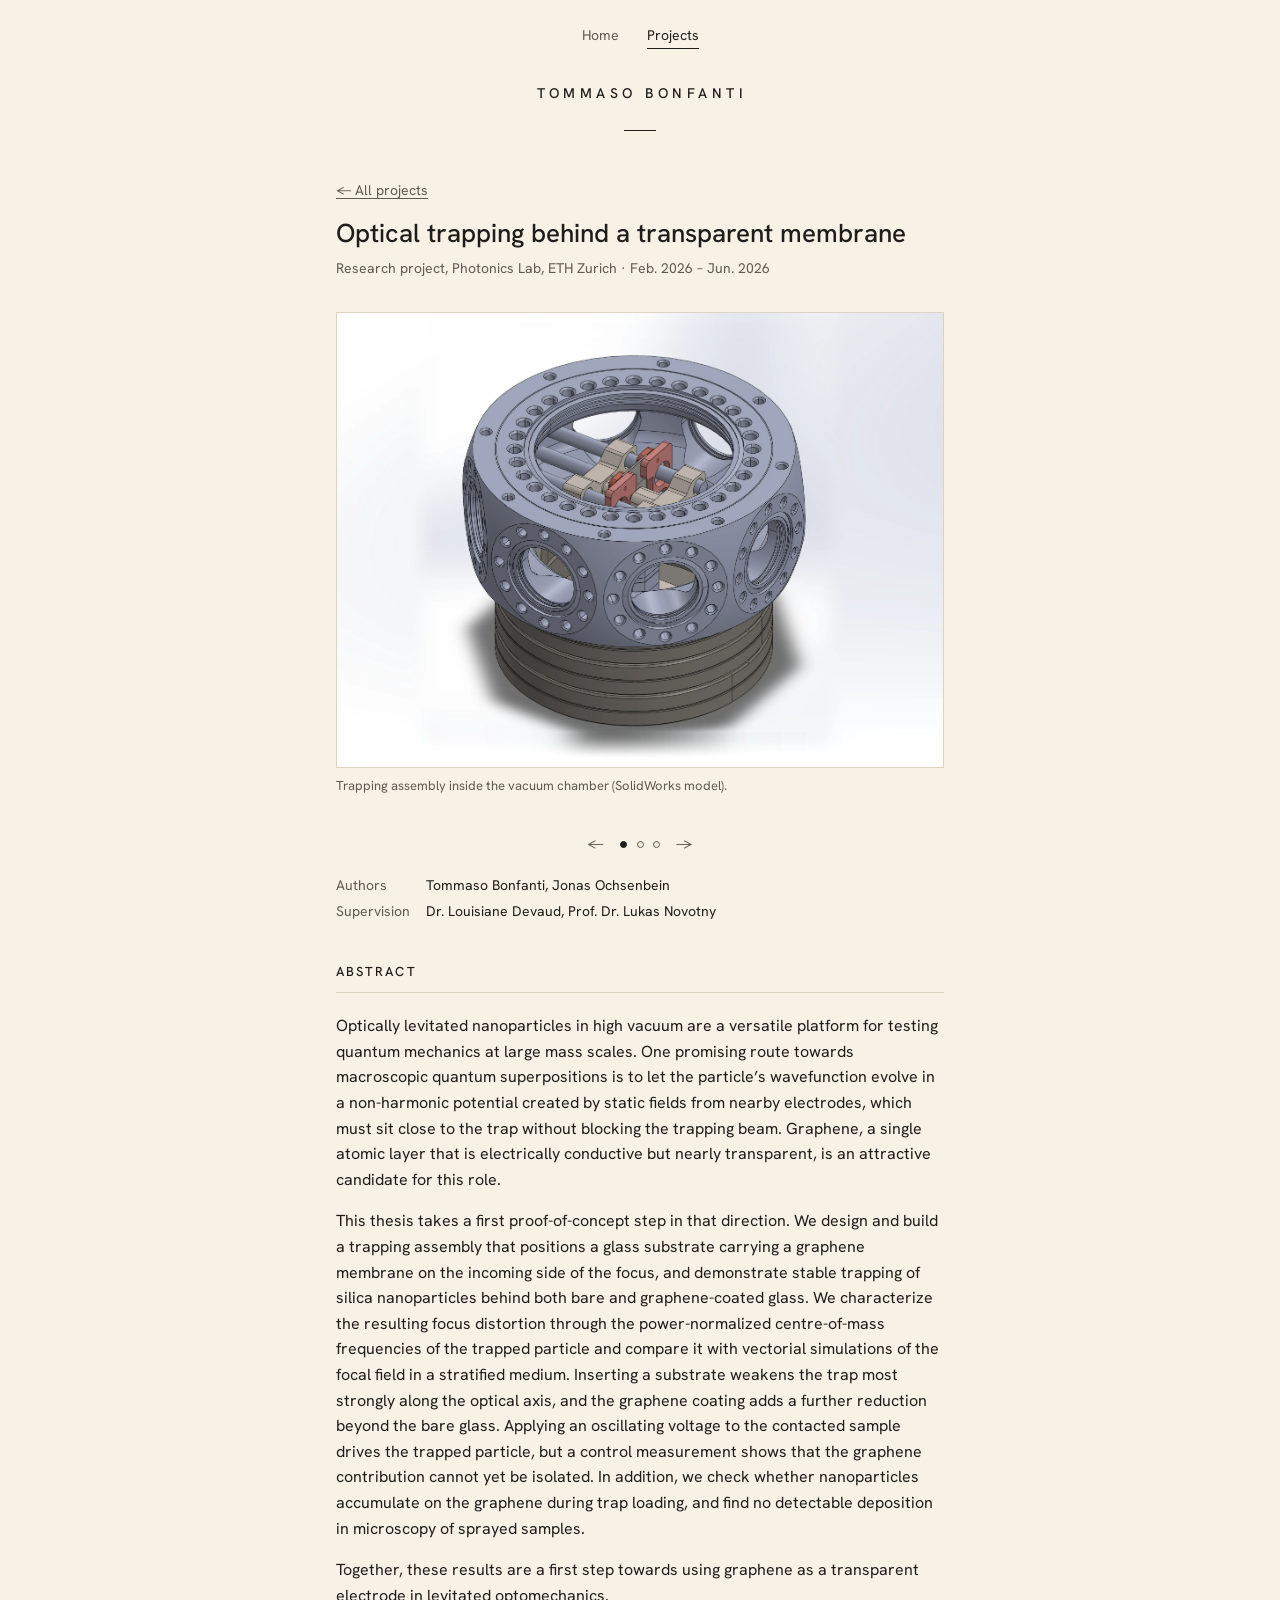
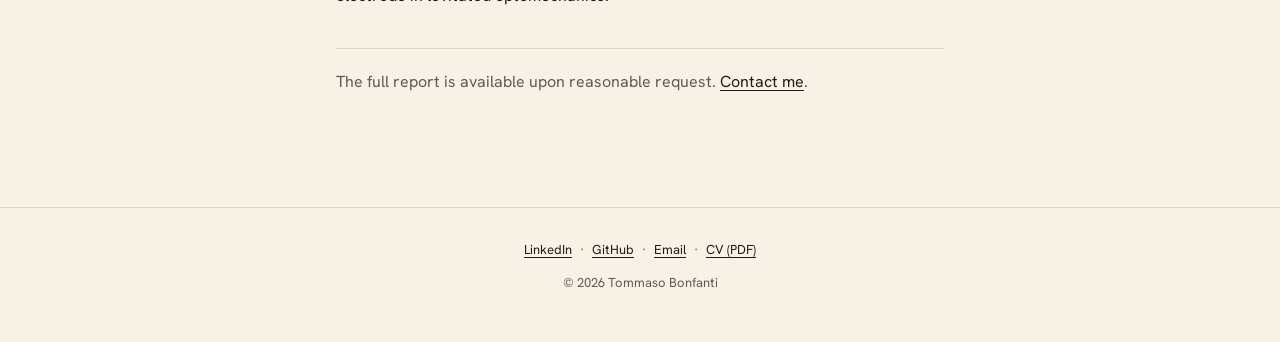
==== commit 8bdc098a: "Search: Google verification, sitemap, robots.txt, canonical links, Person data Co-Authored-By: Claud" ====
--- a/project-membrane.html
+++ b/project-membrane.html
@@ -13,6 +13,7 @@
   <meta property="og:url" content="https://tommasobonfanti.github.io/project-membrane.html">
   <meta property="og:image" content="https://tommasobonfanti.github.io/assets/projects/membrane/chamber-preview.jpg">
 
+  <link rel="canonical" href="https://tommasobonfanti.github.io/project-membrane.html">
   <link rel="icon" href="assets/favicon.svg" type="image/svg+xml">
   <link rel="preconnect" href="https://fonts.googleapis.com">
   <link rel="preconnect" href="https://fonts.gstatic.com" crossorigin>
--- a/style.css
+++ b/style.css
@@ -354,6 +354,7 @@
   font-size: 13px;
   color: var(--muted);
 }
+.slide figcaption a { color: var(--muted); }
 .slider-nav {
   display: flex;
   justify-content: center;
@@ -414,6 +415,11 @@
   margin-bottom: 1.25rem;
 }
 .project-page p { margin: 0 0 1rem; }
+.project-page h3 {
+  margin: 1.75rem 0 0.35rem;
+  font-size: 16px;
+  font-weight: 500;
+}
 .request {
   margin-top: 2.5rem !important;
   padding-top: 1.25rem;
